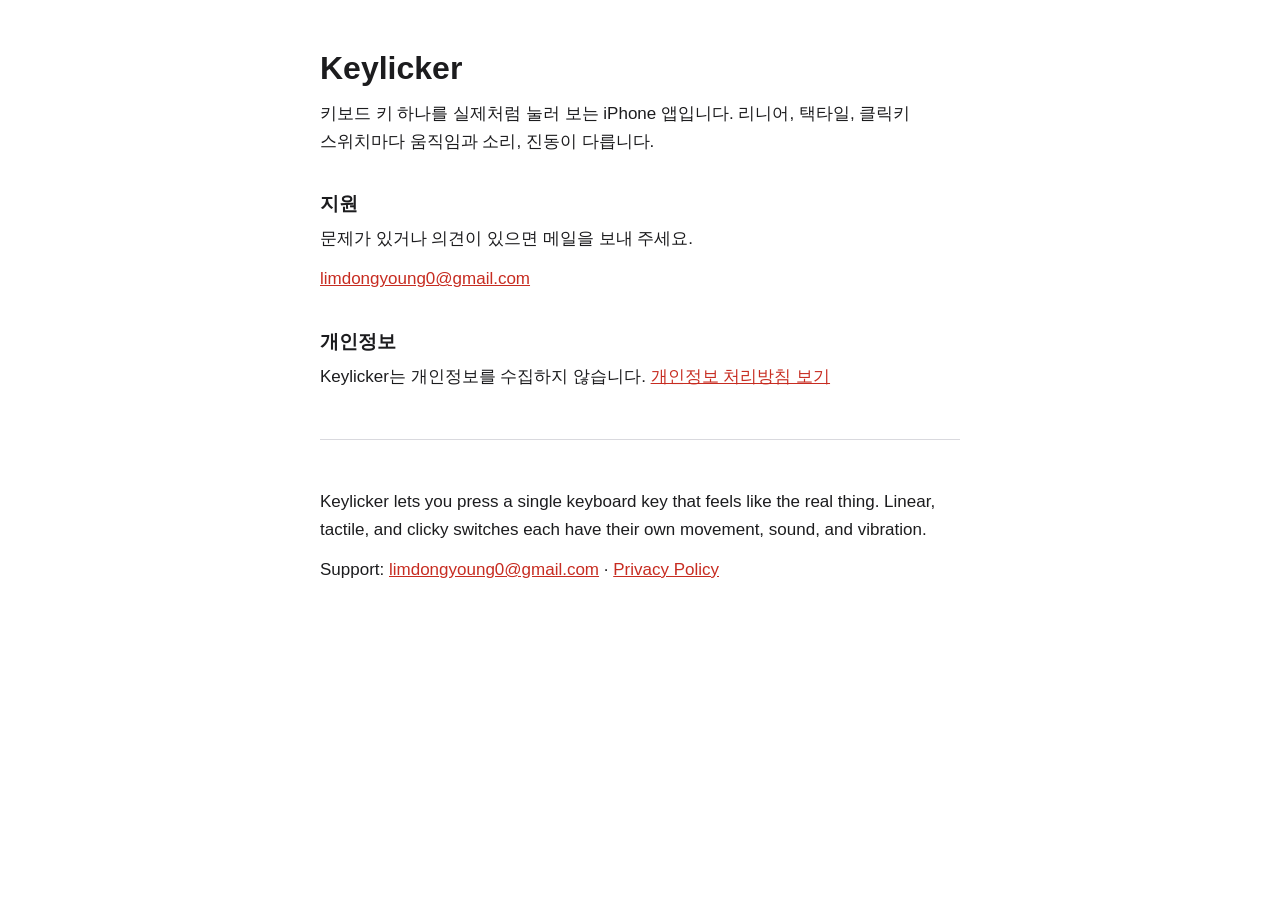
==== index.html @ 36abad29 "Keylicker 지원 페이지와 개인정보 처리방침 추가 Co-Authored-By: Claude Opus 5.5 <noreply@anthropic.com>" ====
<!doctype html>
<html lang="ko">
<head>
<meta charset="utf-8">
<meta name="viewport" content="width=device-width, initial-scale=1">
<title>Keylicker</title>
<link rel="stylesheet" href="style.css">
</head>
<body>
<main>
<h1>Keylicker</h1>
<p>키보드 키 하나를 실제처럼 눌러 보는 iPhone 앱입니다. 리니어, 택타일, 클릭키 스위치마다 움직임과 소리, 진동이 다릅니다.</p>

<h2>지원</h2>
<p>문제가 있거나 의견이 있으면 메일을 보내 주세요.</p>
<p><a href="mailto:limdongyoung0@gmail.com">limdongyoung0@gmail.com</a></p>

<h2>개인정보</h2>
<p>Keylicker는 개인정보를 수집하지 않습니다. <a href="privacy.html">개인정보 처리방침 보기</a></p>

<hr>

<div lang="en">
<p>Keylicker lets you press a single keyboard key that feels like the real thing. Linear, tactile, and clicky switches each have their own movement, sound, and vibration.</p>
<p>Support: <a href="mailto:limdongyoung0@gmail.com">limdongyoung0@gmail.com</a> · <a href="privacy.html">Privacy Policy</a></p>
</div>
</main>
</body>
</html>
---- style.css ----
:root {
  color-scheme: light dark;
  --text: #1c1c1e;
  --muted: #6c6c70;
  --line: #d9d9de;
  --link: #c72c21;
  --background: #ffffff;
}

@media (prefers-color-scheme: dark) {
  :root {
    --text: #f2f2f7;
    --muted: #a1a1a6;
    --line: #38383a;
    --link: #ff7a6e;
    --background: #000000;
  }
}

body {
  margin: 0;
  background: var(--background);
  color: var(--text);
  font: 17px/1.65 -apple-system, BlinkMacSystemFont, "Apple SD Gothic Neo", "Noto Sans KR", sans-serif;
  word-break: keep-all;
}

main {
  max-width: 640px;
  margin: 0 auto;
  padding: 48px 20px 80px;
}

h1 {
  font-size: 32px;
  line-height: 1.25;
  margin: 0 0 12px;
}

h2 {
  font-size: 19px;
  margin: 32px 0 6px;
}

p {
  margin: 0 0 12px;
}

a {
  color: var(--link);
}

hr {
  border: 0;
  border-top: 1px solid var(--line);
  margin: 48px 0;
}

.muted,
.crumb {
  color: var(--muted);
  font-size: 15px;
}
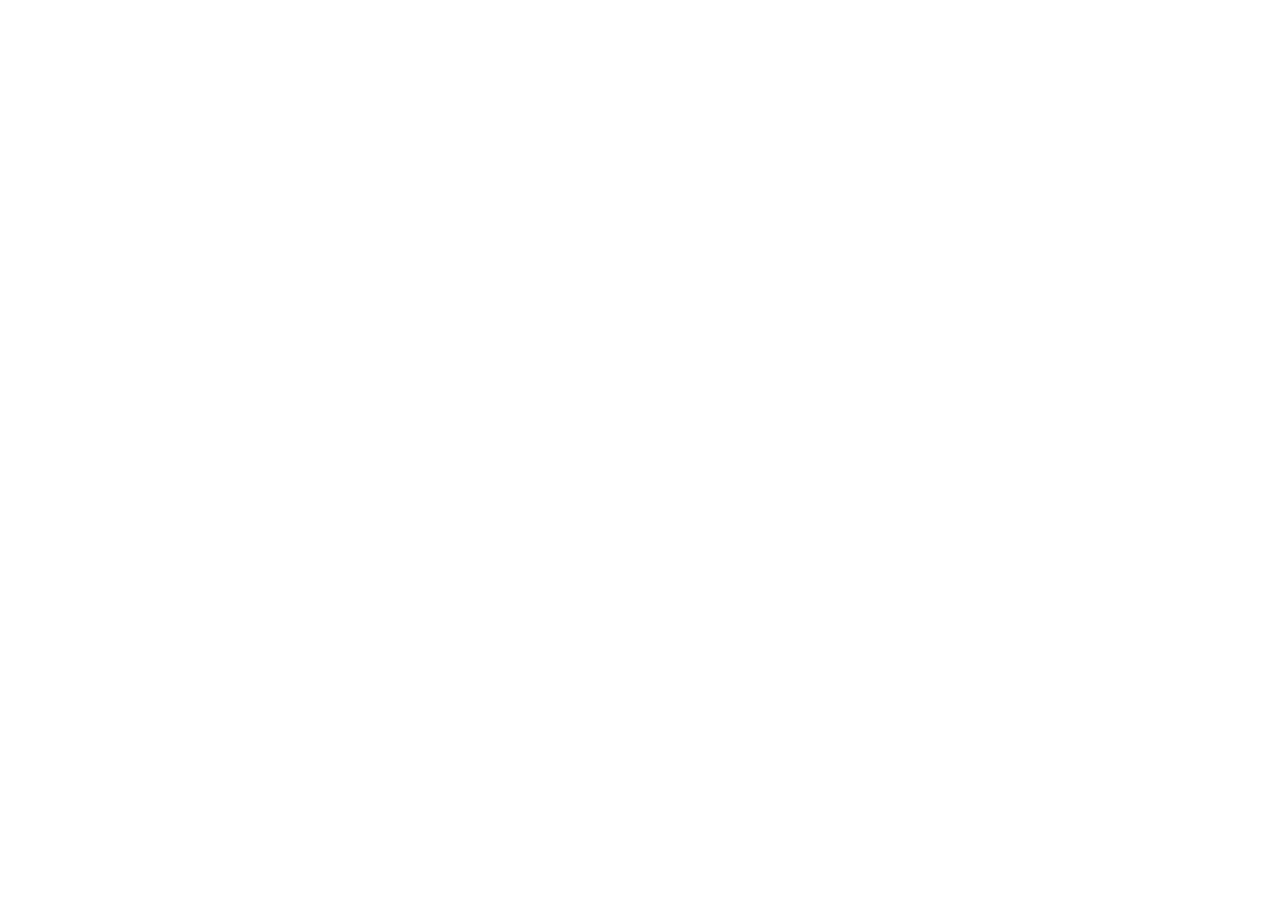
==== commit 2b81f942: "페이지를 Cloudflare Pages로 옮기고 이 주소는 새 주소로 넘김 지원 페이지와 개인정보 처리방침은 이제 https://keylicker.pages.dev 에 있다. 출시" ====
--- a/index.html
+++ b/index.html
@@ -4,25 +4,19 @@
 <meta charset="utf-8">
 <meta name="viewport" content="width=device-width, initial-scale=1">
 <title>Keylicker</title>
+<link rel="canonical" href="https://keylicker.pages.dev/">
+<meta http-equiv="refresh" content="0; url=https://keylicker.pages.dev/">
 <link rel="stylesheet" href="style.css">
 </head>
 <body>
 <main>
-<h1>Keylicker</h1>
-<p>키보드 키 하나를 실제처럼 눌러 보는 iPhone 앱입니다. 리니어, 택타일, 클릭키 스위치마다 움직임과 소리, 진동이 다릅니다.</p>
-
-<h2>지원</h2>
-<p>문제가 있거나 의견이 있으면 메일을 보내 주세요.</p>
-<p><a href="mailto:limdongyoung0@gmail.com">limdongyoung0@gmail.com</a></p>
-
-<h2>개인정보</h2>
-<p>Keylicker는 개인정보를 수집하지 않습니다. <a href="privacy.html">개인정보 처리방침 보기</a></p>
+<h1>페이지가 옮겨졌습니다</h1>
+<p>Keylicker 페이지의 새 주소입니다. <a href="https://keylicker.pages.dev/">https://keylicker.pages.dev/</a></p>
 
 <hr>
 
 <div lang="en">
-<p>Keylicker lets you press a single keyboard key that feels like the real thing. Linear, tactile, and clicky switches each have their own movement, sound, and vibration.</p>
-<p>Support: <a href="mailto:limdongyoung0@gmail.com">limdongyoung0@gmail.com</a> · <a href="privacy.html">Privacy Policy</a></p>
+<p>The Keylicker page has moved. <a href="https://keylicker.pages.dev/">https://keylicker.pages.dev/</a></p>
 </div>
 </main>
 </body>
